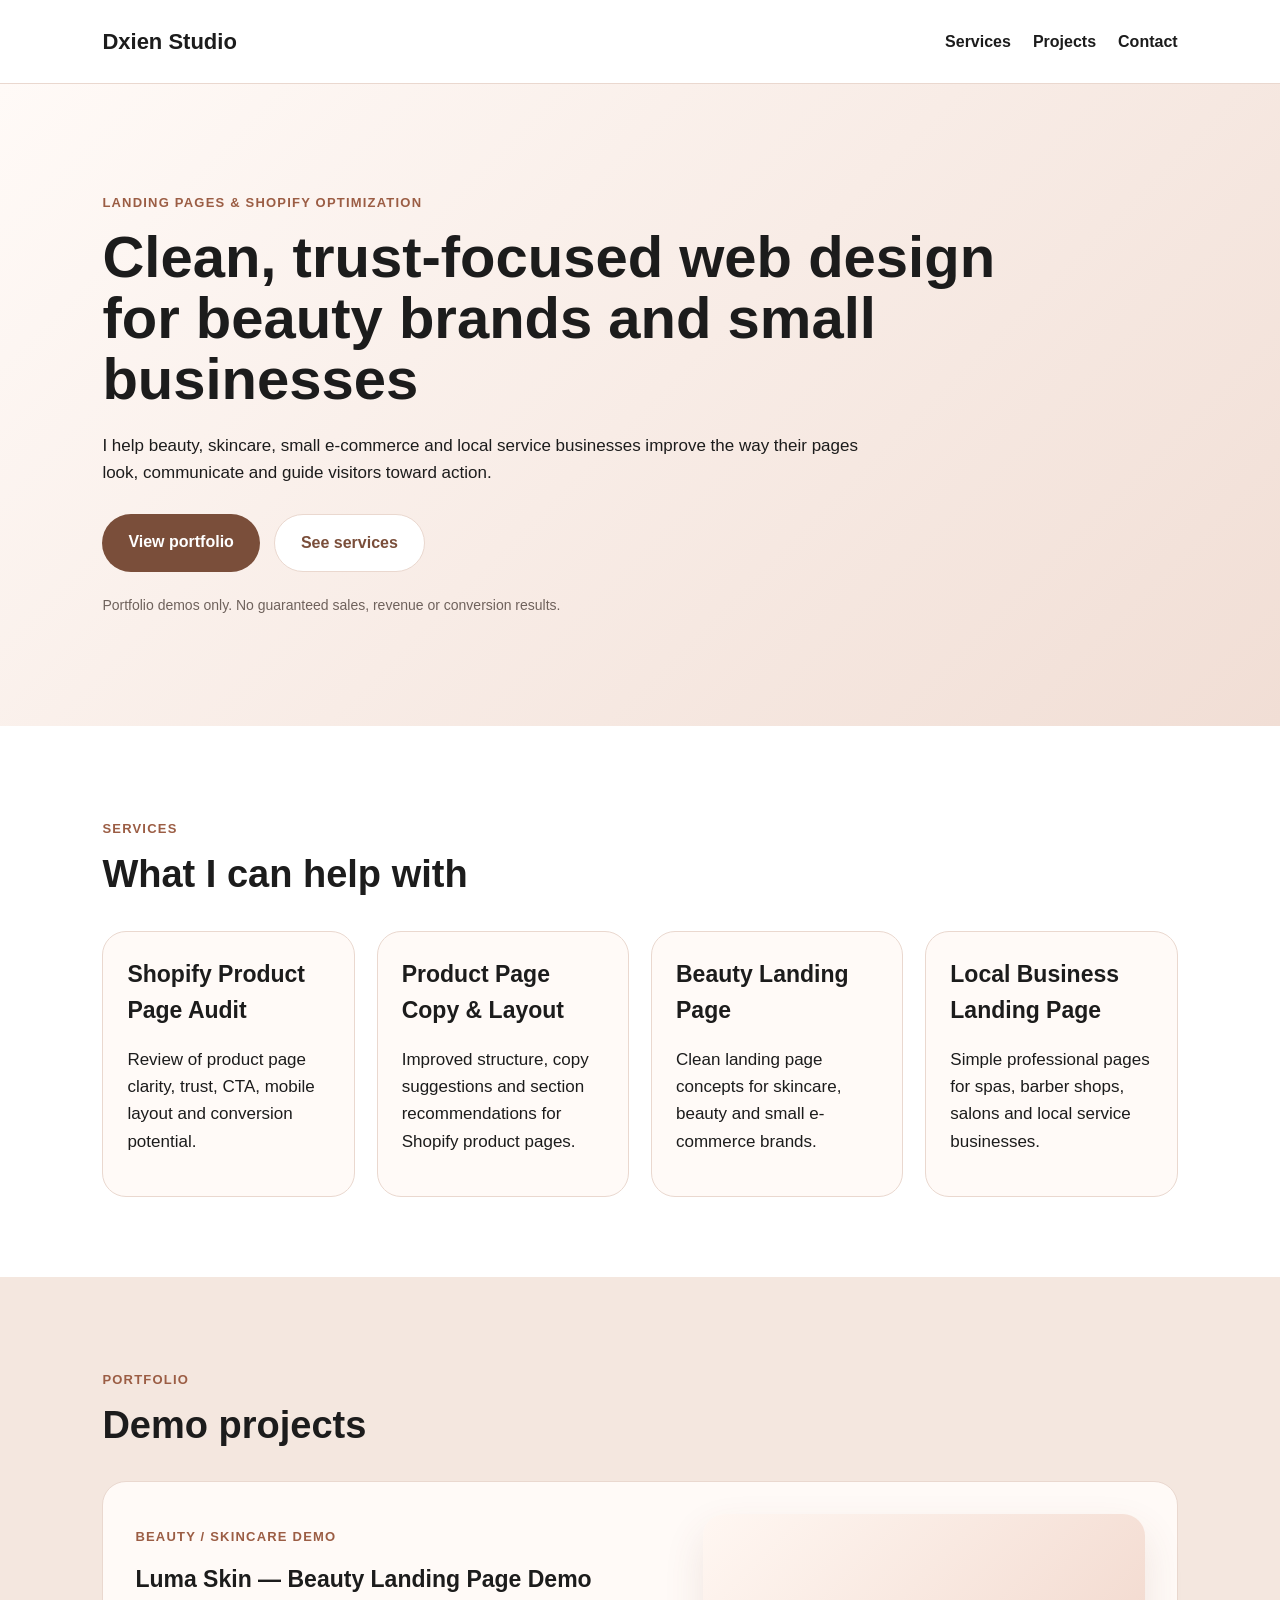
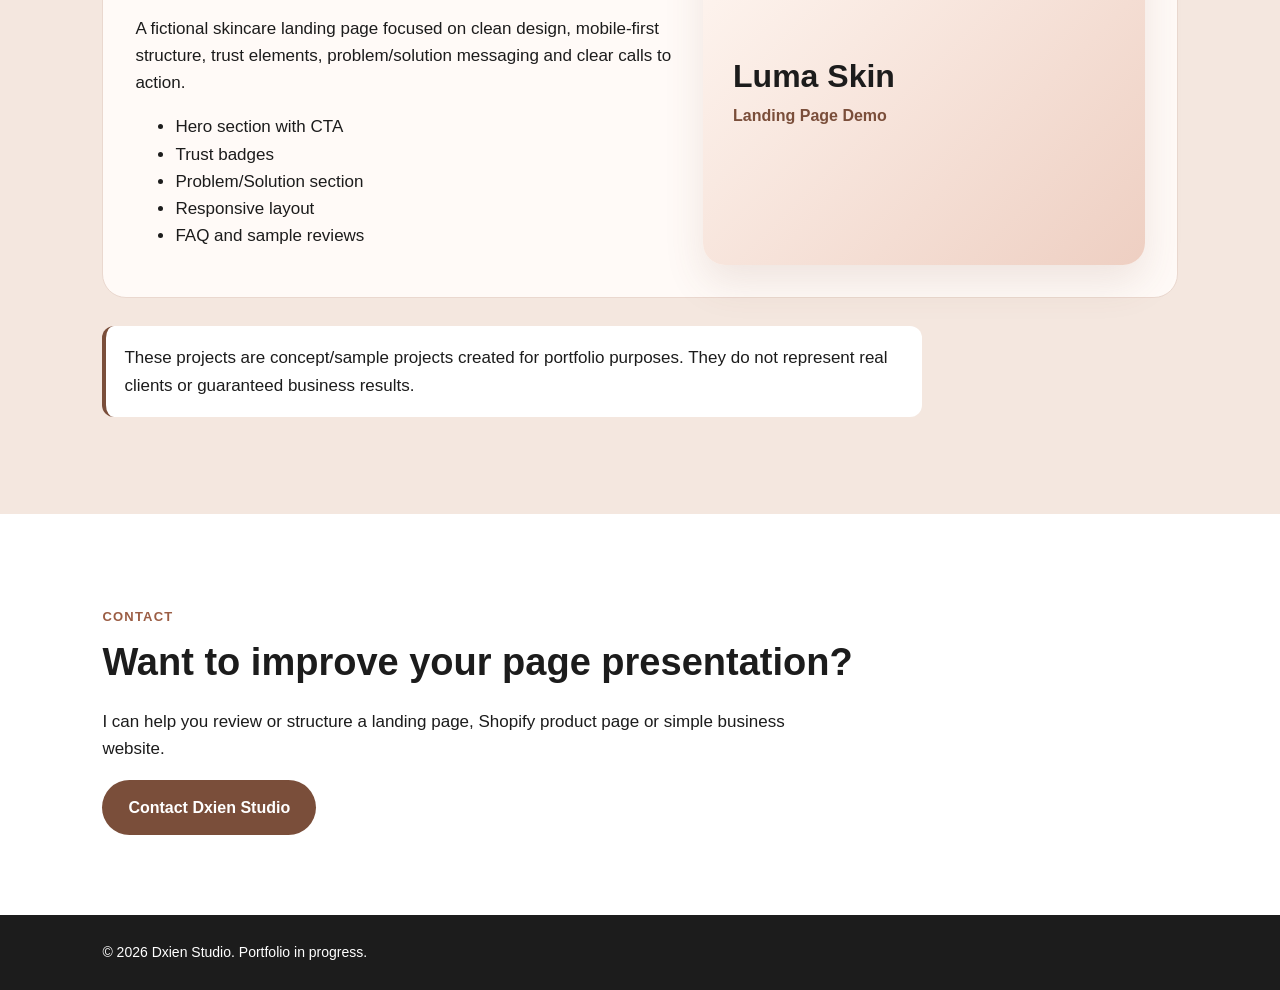
==== index.html @ aa681a98 "Publish portfolio from repository root" ====
<!DOCTYPE html>
<html lang="en">
<head>
  <meta charset="UTF-8">
  <meta name="viewport" content="width=device-width, initial-scale=1.0">
  <title>Dxien Studio - Portfolio</title>
  <link rel="stylesheet" href="style.css">
</head>
<body>

  <header class="site-header">
    <p class="logo">Dxien Studio</p>

    <nav>
      <a href="#services">Services</a>
      <a href="#projects">Projects</a>
      <a href="#contact">Contact</a>
    </nav>
  </header>

  <main>

    <section class="hero">
      <p class="eyebrow">Landing pages & Shopify optimization</p>

      <h1>Clean, trust-focused web design for beauty brands and small businesses</h1>

      <p class="hero-text">
        I help beauty, skincare, small e-commerce and local service businesses improve
        the way their pages look, communicate and guide visitors toward action.
      </p>

      <div class="hero-actions">
        <a href="#projects" class="primary-button">View portfolio</a>
        <a href="#services" class="secondary-button">See services</a>
      </div>

      <p class="disclaimer">
        Portfolio demos only. No guaranteed sales, revenue or conversion results.
      </p>
    </section>

    <section id="services" class="section">
      <p class="section-label">Services</p>
      <h2>What I can help with</h2>

      <div class="cards-grid">
        <article>
          <h3>Shopify Product Page Audit</h3>
          <p>
            Review of product page clarity, trust, CTA, mobile layout and conversion potential.
          </p>
        </article>

        <article>
          <h3>Product Page Copy & Layout</h3>
          <p>
            Improved structure, copy suggestions and section recommendations for Shopify product pages.
          </p>
        </article>

        <article>
          <h3>Beauty Landing Page</h3>
          <p>
            Clean landing page concepts for skincare, beauty and small e-commerce brands.
          </p>
        </article>

        <article>
          <h3>Local Business Landing Page</h3>
          <p>
            Simple professional pages for spas, barber shops, salons and local service businesses.
          </p>
        </article>
      </div>
    </section>

    <section id="projects" class="section muted-section">
      <p class="section-label">Portfolio</p>
      <h2>Demo projects</h2>

      <div class="project-card">
        <div>
          <p class="project-tag">Beauty / Skincare Demo</p>
          <h3>Luma Skin — Beauty Landing Page Demo</h3>
          <p>
            A fictional skincare landing page focused on clean design, mobile-first structure,
            trust elements, problem/solution messaging and clear calls to action.
          </p>

          <ul>
            <li>Hero section with CTA</li>
            <li>Trust badges</li>
            <li>Problem/Solution section</li>
            <li>Responsive layout</li>
            <li>FAQ and sample reviews</li>
          </ul>
        </div>

        <div class="project-preview">
          <p>Luma Skin</p>
          <span>Landing Page Demo</span>
        </div>
      </div>

      <p class="portfolio-note">
        These projects are concept/sample projects created for portfolio purposes.
        They do not represent real clients or guaranteed business results.
      </p>
    </section>

    <section id="contact" class="contact-section">
      <p class="section-label">Contact</p>
      <h2>Want to improve your page presentation?</h2>
      <p>
        I can help you review or structure a landing page, Shopify product page or simple business website.
      </p>

      <a href="mailto:your-email@example.com" class="primary-button">Contact Dxien Studio</a>
    </section>

  </main>

  <footer>
    <p>© 2026 Dxien Studio. Portfolio in progress.</p>
  </footer>

</body>
</html>
---- style.css ----
* {
  box-sizing: border-box;
}

body {
  margin: 0;
  font-family: Arial, Helvetica, sans-serif;
  color: #1c1c1c;
  background-color: #fffaf7;
  line-height: 1.6;
}

.site-header {
  display: flex;
  justify-content: space-between;
  align-items: center;
  padding: 24px 8%;
  background-color: #ffffff;
  border-bottom: 1px solid #ead8cf;
}

.logo {
  margin: 0;
  font-size: 22px;
  font-weight: 900;
}

nav {
  display: flex;
  gap: 22px;
}

nav a {
  color: #1c1c1c;
  text-decoration: none;
  font-weight: 700;
}

.hero {
  padding: 96px 8%;
  background: linear-gradient(135deg, #fffaf7, #f1ded5);
}

.eyebrow,
.section-label,
.project-tag {
  color: #9b5d44;
  font-weight: 900;
  text-transform: uppercase;
  letter-spacing: 1.2px;
  font-size: 13px;
}

h1 {
  max-width: 920px;
  margin: 12px 0 22px;
  font-size: 58px;
  line-height: 1.05;
}

h2 {
  margin: 0 0 24px;
  font-size: 38px;
  line-height: 1.15;
}

h3 {
  margin: 0 0 12px;
  font-size: 23px;
}

p,
li {
  font-size: 17px;
}

.hero-text {
  max-width: 760px;
}

.hero-actions {
  display: flex;
  flex-wrap: wrap;
  gap: 14px;
  margin-top: 28px;
}

.primary-button,
.secondary-button {
  display: inline-block;
  padding: 15px 26px;
  border-radius: 999px;
  text-decoration: none;
  font-weight: 900;
}

.primary-button {
  color: #ffffff;
  background-color: #7a4e3a;
}

.secondary-button {
  color: #7a4e3a;
  background-color: #ffffff;
  border: 1px solid #ead8cf;
}

.disclaimer {
  margin-top: 22px;
  color: #6f625c;
  font-size: 14px;
}

.section,
.contact-section {
  padding: 80px 8%;
  background-color: #ffffff;
}

.muted-section {
  background-color: #f4e7df;
}

.cards-grid {
  display: grid;
  grid-template-columns: repeat(4, 1fr);
  gap: 22px;
  margin-top: 34px;
}

article,
.project-card {
  background-color: #fffaf7;
  border: 1px solid #ead8cf;
  border-radius: 24px;
}

article {
  padding: 24px;
}

.project-card {
  display: grid;
  grid-template-columns: 1.1fr 0.9fr;
  gap: 28px;
  padding: 32px;
  margin-top: 34px;
}

.project-preview {
  display: flex;
  flex-direction: column;
  justify-content: center;
  min-height: 280px;
  padding: 30px;
  background: linear-gradient(135deg, #fff7f2, #eecfc2);
  border-radius: 22px;
  box-shadow: 0 18px 40px rgba(122, 78, 58, 0.12);
}

.project-preview p {
  margin: 0;
  font-size: 32px;
  font-weight: 900;
}

.project-preview span {
  color: #7a4e3a;
  font-weight: 800;
}

.portfolio-note {
  max-width: 820px;
  margin-top: 28px;
  padding: 18px;
  background-color: #ffffff;
  border-left: 4px solid #7a4e3a;
  border-radius: 12px;
}

.contact-section p {
  max-width: 720px;
}

footer {
  padding: 26px 8%;
  background-color: #1c1c1c;
  color: #ffffff;
}

footer p {
  margin: 0;
  font-size: 14px;
}

@media (max-width: 1000px) {
  .cards-grid {
    grid-template-columns: repeat(2, 1fr);
  }

  .project-card {
    grid-template-columns: 1fr;
  }

  h1 {
    font-size: 46px;
  }
}

@media (max-width: 600px) {
  .site-header {
    flex-direction: column;
    align-items: flex-start;
    gap: 16px;
    padding: 20px 6%;
  }

  nav {
    flex-wrap: wrap;
    gap: 14px;
  }

  nav a {
    font-size: 14px;
  }

  .hero,
  .section,
  .contact-section {
    padding: 56px 6%;
  }

  h1 {
    font-size: 35px;
  }

  h2 {
    font-size: 29px;
  }

  p,
  li {
    font-size: 16px;
  }

  .cards-grid {
    grid-template-columns: 1fr;
  }

  .primary-button,
  .secondary-button {
    width: 100%;
    text-align: center;
  }

  .project-card {
    padding: 24px;
  }

  .project-preview {
    min-height: 220px;
  }
}
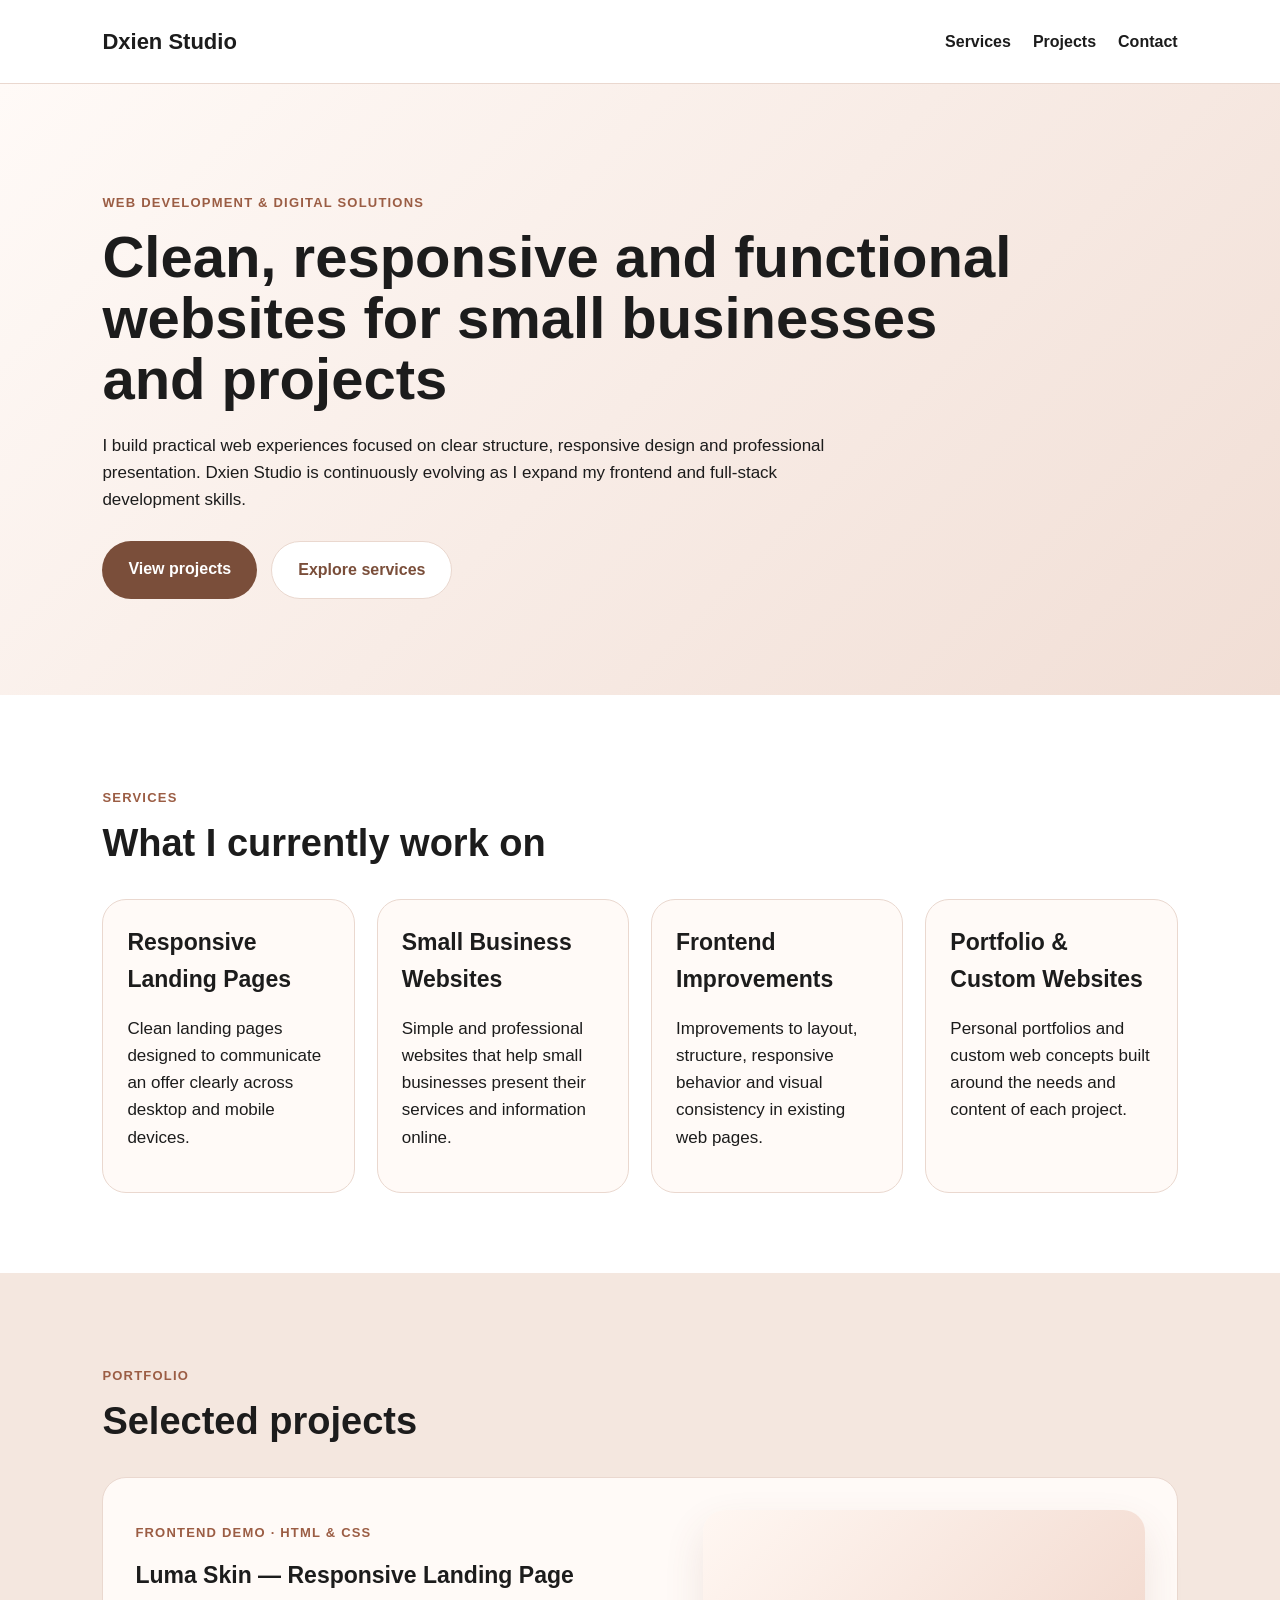
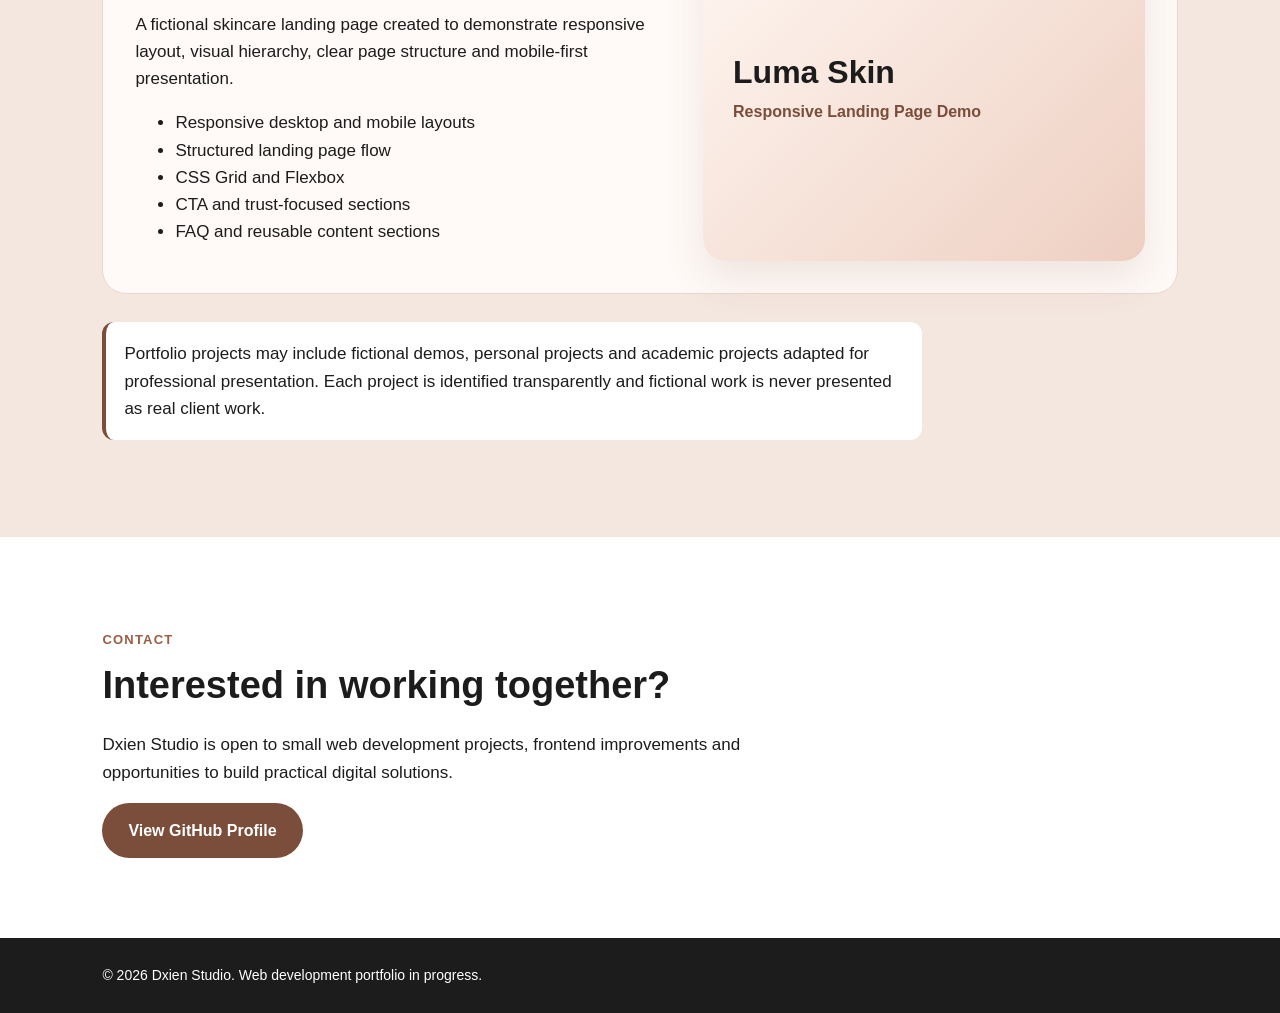
==== commit c451f423: "feat: update portfolio homepage positioning" ====
--- a/index.html
+++ b/index.html
@@ -3,7 +3,7 @@
 <head>
   <meta charset="UTF-8">
   <meta name="viewport" content="width=device-width, initial-scale=1.0">
-  <title>Dxien Studio - Portfolio</title>
+  <title>Dxien Studio - Web Development Portfolio</title>
   <link rel="stylesheet" href="style.css">
 </head>
 <body>
@@ -21,55 +21,57 @@
   <main>
 
     <section class="hero">
-      <p class="eyebrow">Landing pages & Shopify optimization</p>
+      <p class="eyebrow">Web Development & Digital Solutions</p>
 
-      <h1>Clean, trust-focused web design for beauty brands and small businesses</h1>
+      <h1>Clean, responsive and functional websites for small businesses and projects</h1>
 
       <p class="hero-text">
-        I help beauty, skincare, small e-commerce and local service businesses improve
-        the way their pages look, communicate and guide visitors toward action.
+        I build practical web experiences focused on clear structure,
+        responsive design and professional presentation.
+        Dxien Studio is continuously evolving as I expand my frontend
+        and full-stack development skills.
       </p>
 
       <div class="hero-actions">
-        <a href="#projects" class="primary-button">View portfolio</a>
-        <a href="#services" class="secondary-button">See services</a>
+        <a href="#projects" class="primary-button">View projects</a>
+        <a href="#services" class="secondary-button">Explore services</a>
       </div>
-
-      <p class="disclaimer">
-        Portfolio demos only. No guaranteed sales, revenue or conversion results.
-      </p>
     </section>
 
     <section id="services" class="section">
       <p class="section-label">Services</p>
-      <h2>What I can help with</h2>
+      <h2>What I currently work on</h2>
 
       <div class="cards-grid">
         <article>
-          <h3>Shopify Product Page Audit</h3>
+          <h3>Responsive Landing Pages</h3>
           <p>
-            Review of product page clarity, trust, CTA, mobile layout and conversion potential.
+            Clean landing pages designed to communicate an offer clearly
+            across desktop and mobile devices.
           </p>
         </article>
 
         <article>
-          <h3>Product Page Copy & Layout</h3>
+          <h3>Small Business Websites</h3>
           <p>
-            Improved structure, copy suggestions and section recommendations for Shopify product pages.
+            Simple and professional websites that help small businesses
+            present their services and information online.
           </p>
         </article>
 
         <article>
-          <h3>Beauty Landing Page</h3>
+          <h3>Frontend Improvements</h3>
           <p>
-            Clean landing page concepts for skincare, beauty and small e-commerce brands.
+            Improvements to layout, structure, responsive behavior
+            and visual consistency in existing web pages.
           </p>
         </article>
 
         <article>
-          <h3>Local Business Landing Page</h3>
+          <h3>Portfolio & Custom Websites</h3>
           <p>
-            Simple professional pages for spas, barber shops, salons and local service businesses.
+            Personal portfolios and custom web concepts built around
+            the needs and content of each project.
           </p>
         </article>
       </div>
@@ -77,52 +79,61 @@
 
     <section id="projects" class="section muted-section">
       <p class="section-label">Portfolio</p>
-      <h2>Demo projects</h2>
+      <h2>Selected projects</h2>
 
       <div class="project-card">
         <div>
-          <p class="project-tag">Beauty / Skincare Demo</p>
-          <h3>Luma Skin — Beauty Landing Page Demo</h3>
+          <p class="project-tag">Frontend Demo · HTML & CSS</p>
+          <h3>Luma Skin — Responsive Landing Page</h3>
+
           <p>
-            A fictional skincare landing page focused on clean design, mobile-first structure,
-            trust elements, problem/solution messaging and clear calls to action.
+            A fictional skincare landing page created to demonstrate
+            responsive layout, visual hierarchy, clear page structure
+            and mobile-first presentation.
           </p>
 
           <ul>
-            <li>Hero section with CTA</li>
-            <li>Trust badges</li>
-            <li>Problem/Solution section</li>
-            <li>Responsive layout</li>
-            <li>FAQ and sample reviews</li>
+            <li>Responsive desktop and mobile layouts</li>
+            <li>Structured landing page flow</li>
+            <li>CSS Grid and Flexbox</li>
+            <li>CTA and trust-focused sections</li>
+            <li>FAQ and reusable content sections</li>
           </ul>
         </div>
 
         <div class="project-preview">
           <p>Luma Skin</p>
-          <span>Landing Page Demo</span>
+          <span>Responsive Landing Page Demo</span>
         </div>
       </div>
 
       <p class="portfolio-note">
-        These projects are concept/sample projects created for portfolio purposes.
-        They do not represent real clients or guaranteed business results.
+        Portfolio projects may include fictional demos, personal projects
+        and academic projects adapted for professional presentation.
+        Each project is identified transparently and fictional work is
+        never presented as real client work.
       </p>
     </section>
 
     <section id="contact" class="contact-section">
       <p class="section-label">Contact</p>
-      <h2>Want to improve your page presentation?</h2>
+      <h2>Interested in working together?</h2>
+
       <p>
-        I can help you review or structure a landing page, Shopify product page or simple business website.
+        Dxien Studio is open to small web development projects,
+        frontend improvements and opportunities to build practical
+        digital solutions.
       </p>
 
-      <a href="mailto:your-email@example.com" class="primary-button">Contact Dxien Studio</a>
+      <a href="https://github.com/dxieen" class="primary-button">
+        View GitHub Profile
+      </a>
     </section>
 
   </main>
 
   <footer>
-    <p>© 2026 Dxien Studio. Portfolio in progress.</p>
+    <p>© 2026 Dxien Studio. Web development portfolio in progress.</p>
   </footer>
 
 </body>
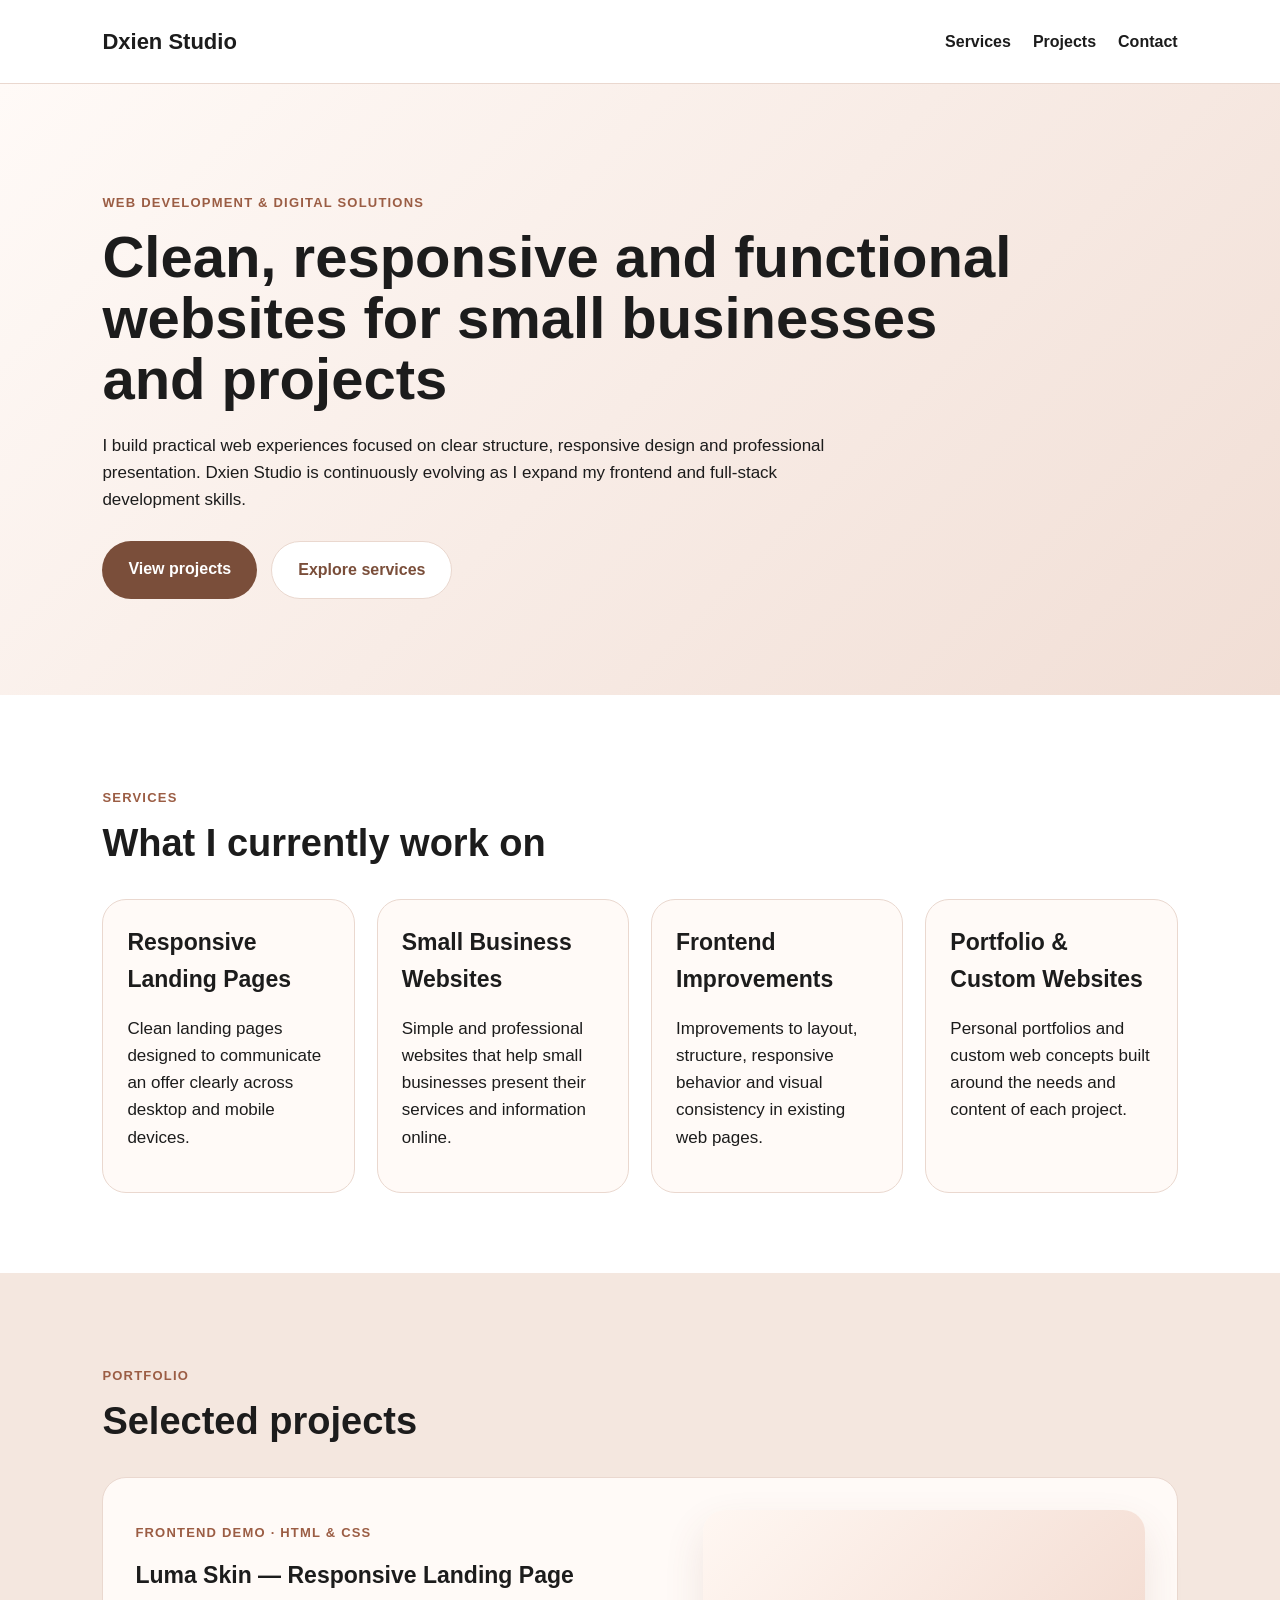
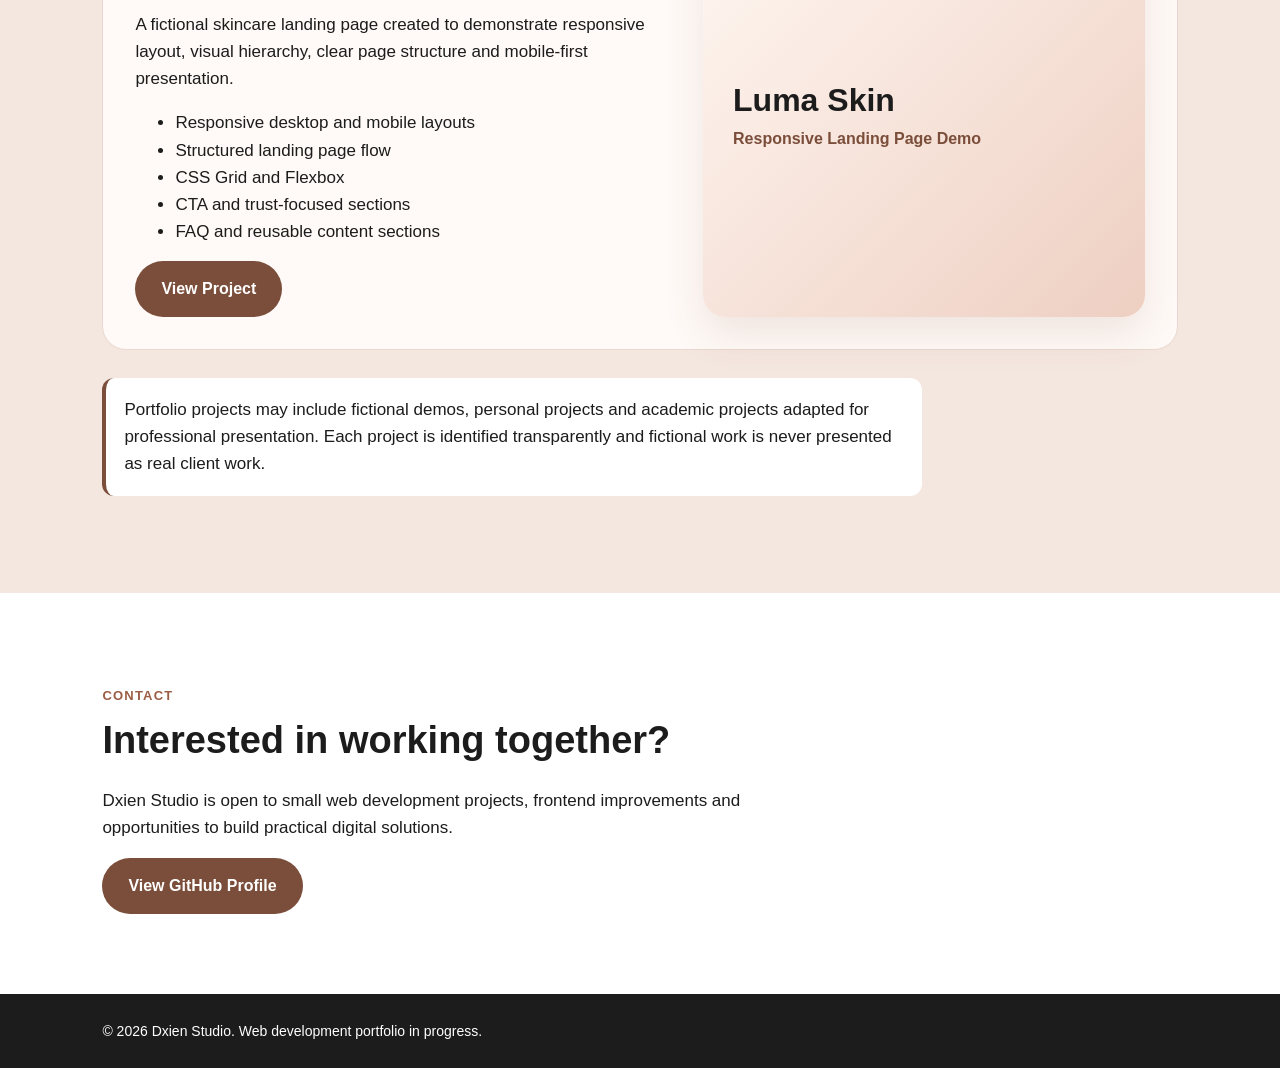
==== commit 20ba75de: "feat: add navigation between portfolio and Luma Skin" ====
--- a/index.html
+++ b/index.html
@@ -99,6 +99,10 @@
             <li>CTA and trust-focused sections</li>
             <li>FAQ and reusable content sections</li>
           </ul>
+
+          <a href="02-proyectos-demo/beauty-landing-demo/index.html" class="primary-button">
+            View Project
+          </a>
         </div>
 
         <div class="project-preview">
